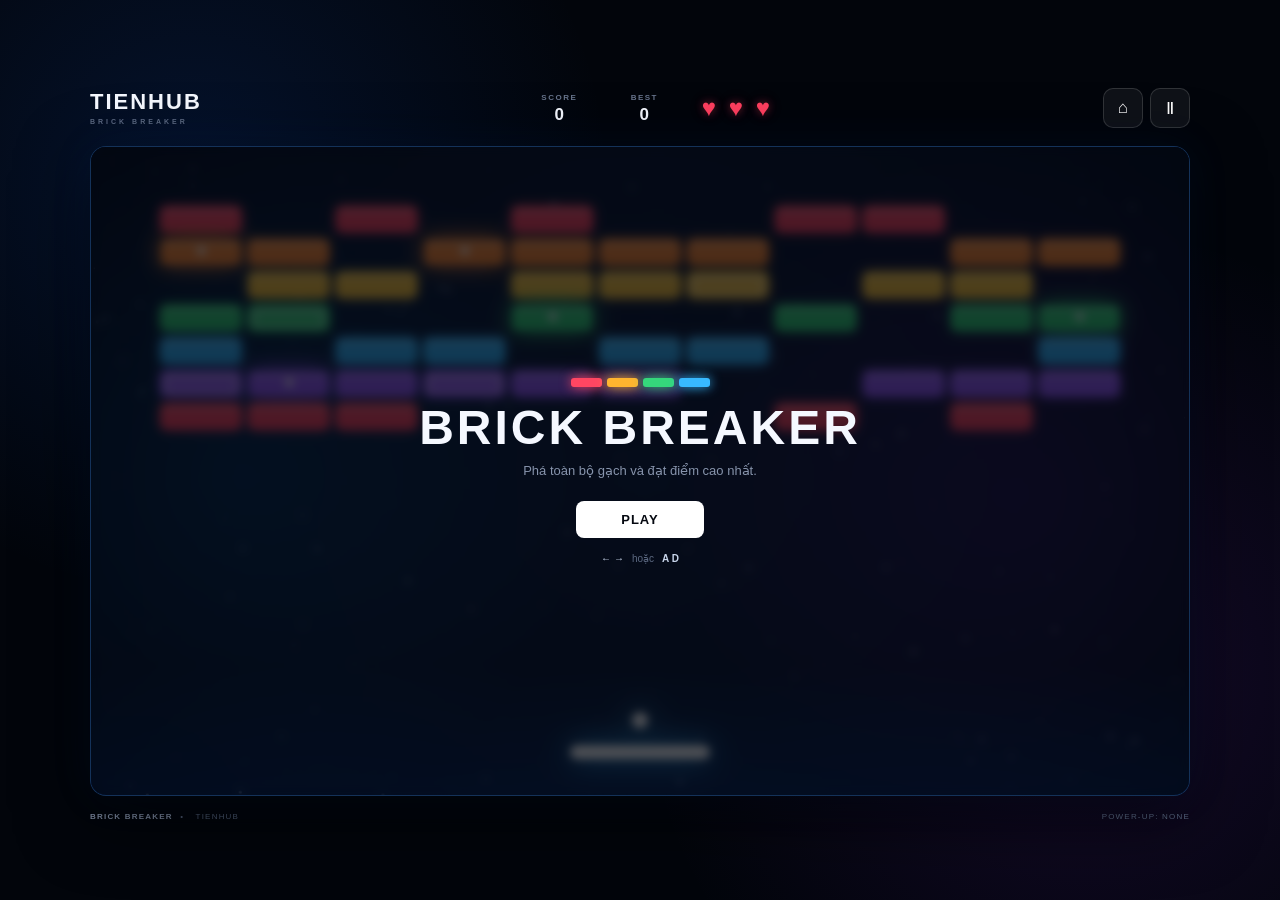
==== mini-games/brick-breaker/index.html @ 3c8945da "Add files via upload" ====
<!DOCTYPE html>
<html lang="vi">
<head>
    <meta charset="UTF-8">

    <meta
        name="viewport"
        content="width=device-width, initial-scale=1.0"
    >

    <title>TienHub - Brick Breaker</title>

    <!-- QUAN TRỌNG: style.css nằm cùng thư mục -->
    <link rel="stylesheet" href="./style.css">
</head>

<body>

<div class="game-wrapper">

    <!-- =========================
         TOP BAR
    ========================== -->

    <header class="topbar">

        <div class="brand">
            <div>TIENHUB</div>
            <small>BRICK BREAKER</small>
        </div>


        <div class="stats">

            <div class="stat">
                <small>SCORE</small>
                <strong id="score">0</strong>
            </div>

            <div class="stat">
                <small>BEST</small>
                <strong id="best">0</strong>
            </div>

            <div class="stat hearts-stat">
                <strong id="lives">♥ ♥ ♥</strong>
            </div>

        </div>


        <div class="top-actions">

            <button
                id="menuBtn"
                class="icon-btn"
                type="button"
                title="Quay về menu"
            >
                ⌂
            </button>

            <button
                id="pauseBtn"
                class="icon-btn"
                type="button"
                title="Tạm dừng"
            >
                Ⅱ
            </button>

        </div>

    </header>


    <!-- =========================
         GAME
    ========================== -->

    <main class="game-shell">

        <canvas
            id="gameCanvas"
            width="1100"
            height="650"
        ></canvas>


        <!-- GAME OVERLAY -->

        <div
            id="overlay"
            class="overlay"
        >

            <div class="menu-card">

                <div class="mini-bricks">
                    <span></span>
                    <span></span>
                    <span></span>
                    <span></span>
                </div>


                <h1 id="menuTitle">
                    BRICK BREAKER
                </h1>


                <p id="menuText">
                    Phá toàn bộ gạch và đạt điểm cao nhất.
                </p>


                <button
                    id="playBtn"
                    class="play-btn"
                    type="button"
                >
                    PLAY
                </button>


                <div class="controls">
                    <span>← →</span>
                    <span>hoặc</span>
                    <span>A D</span>
                </div>

            </div>

        </div>

    </main>


    <!-- =========================
         FOOTER
    ========================== -->

    <footer>

        <div>
            <b>BRICK BREAKER</b>
            <span>•</span>
            <span>TIENHUB</span>
        </div>


        <div id="powerText">
            POWER-UP: NONE
        </div>

    </footer>

</div>


<script src="./main.js"></script>

</body>
</html>
---- mini-games/brick-breaker/style.css ----
/* =====================================================
   RESET
===================================================== */

* {
    box-sizing: border-box;
    margin: 0;
    padding: 0;
}


html,
body {
    width: 100%;
    min-height: 100%;
}


body {

    min-height: 100vh;

    display: flex;

    justify-content: center;

    align-items: center;

    padding: 12px;

    overflow: hidden;

    background:
        radial-gradient(
            circle at 15% 20%,
            rgba(20, 90, 220, 0.16),
            transparent 32%
        ),
        radial-gradient(
            circle at 85% 75%,
            rgba(130, 40, 220, 0.14),
            transparent 35%
        ),
        #02050b;

    color: #f5f8ff;

    font-family:
        Inter,
        -apple-system,
        BlinkMacSystemFont,
        "Segoe UI",
        Arial,
        sans-serif;
}


/* =====================================================
   MAIN WRAPPER

   Canvas = 1100 x 650
   Tỉ lệ = 1.6923

   Wrapper tự co theo:
   - chiều rộng
   - chiều cao màn hình
===================================================== */

.game-wrapper {

    width: min(
        calc(100vw - 24px),
        calc((100vh - 110px) * 1.6923),
        1100px
    );

    max-width: 1100px;

    min-width: 0;
}


/* =====================================================
   TOP BAR
===================================================== */

.topbar {

    width: 100%;

    height: 58px;

    display: flex;

    align-items: center;

    justify-content: space-between;

    gap: 20px;

    margin-bottom: 9px;
}


.brand {

    flex-shrink: 0;

    font-size: 22px;

    line-height: 1;

    font-weight: 900;

    letter-spacing: 2px;
}


.brand small {

    display: block;

    margin-top: 5px;

    color: #5d6a82;

    font-size: 7px;

    letter-spacing: 3px;

    font-weight: 700;
}


/* =====================================================
   STATS
===================================================== */

.stats {

    display: flex;

    align-items: center;

    justify-content: center;

    gap: 30px;

    min-width: 0;
}


.stat {

    text-align: center;

    min-width: 55px;
}


.stat small {

    display: block;

    margin-bottom: 4px;

    color: #68758d;

    font-size: 8px;

    letter-spacing: 1.5px;

    font-weight: 700;
}


.stat strong {

    display: block;

    font-size: 17px;

    line-height: 1;
}


/* =====================================================
   HEARTS
===================================================== */

.hearts-stat {

    min-width: auto;
}


.hearts-stat strong {

    color: #ff3f5f;

    font-size: 24px;

    letter-spacing: 3px;

    white-space: nowrap;

    text-shadow:
        0 0 8px rgba(255, 55, 85, 0.4),
        0 0 18px rgba(255, 55, 85, 0.15);
}


/* =====================================================
   TOP ACTIONS
===================================================== */

.top-actions {

    display: flex;

    align-items: center;

    gap: 7px;

    flex-shrink: 0;
}


.icon-btn {

    width: 40px;

    height: 40px;

    display: flex;

    align-items: center;

    justify-content: center;

    border: 1px solid rgba(255,255,255,0.14);

    border-radius: 10px;

    background:
        rgba(255,255,255,0.055);

    color: white;

    font-size: 17px;

    cursor: pointer;

    transition:
        background 0.15s ease,
        transform 0.15s ease;
}


.icon-btn:hover {

    background:
        rgba(255,255,255,0.12);

    transform:
        translateY(-1px);
}


/* =====================================================
   GAME SHELL

   CỰC KỲ QUAN TRỌNG:
   Luôn giữ đúng tỉ lệ 1100 / 650.
===================================================== */

.game-shell {

    position: relative;

    width: 100%;

    aspect-ratio: 1100 / 650;

    overflow: hidden;

    border-radius: 16px;

    border:
        1px solid rgba(60,150,255,0.30);

    background: #030711;

    box-shadow:
        0 20px 70px rgba(0,0,0,0.60),
        0 0 45px rgba(0,100,255,0.08);
}


/* =====================================================
   CANVAS
===================================================== */

#gameCanvas {

    display: block;

    width: 100%;

    height: 100%;

    max-width: 100%;

    max-height: 100%;

    background: #030711;
}


/* =====================================================
   OVERLAY
===================================================== */

.overlay {

    position: absolute;

    top: 0;
    left: 0;
    right: 0;
    bottom: 0;

    width: 100%;
    height: 100%;

    display: flex;

    align-items: center;

    justify-content: center;

    background:
        rgba(2,5,12,0.70);

    backdrop-filter:
        blur(5px);

    -webkit-backdrop-filter:
        blur(5px);

    opacity: 1;

    visibility: visible;

    transition:
        opacity 0.2s ease,
        visibility 0.2s ease;
}


.overlay.hidden {

    opacity: 0;

    visibility: hidden;

    pointer-events: none;
}


/* =====================================================
   MENU CARD
===================================================== */

.menu-card {

    width: min(
        90%,
        500px
    );

    text-align: center;

    padding: 25px;
}


.menu-card h1 {

    margin-bottom: 9px;

    font-size:
        clamp(
            24px,
            4vw,
            48px
        );

    line-height: 1;

    letter-spacing: 3px;

    font-weight: 900;
}


.menu-card p {

    margin-bottom: 21px;

    color: #8794ac;

    font-size: 13px;

    line-height: 1.5;
}


/* =====================================================
   MINI BRICKS
===================================================== */

.mini-bricks {

    display: flex;

    justify-content: center;

    gap: 5px;

    margin-bottom: 17px;
}


.mini-bricks span {

    width: 31px;

    height: 9px;

    border-radius: 3px;

    box-shadow:
        0 0 12px currentColor;
}


.mini-bricks span:nth-child(1) {

    background: #ff4662;

    color: #ff4662;
}


.mini-bricks span:nth-child(2) {

    background: #ffb52f;

    color: #ffb52f;
}


.mini-bricks span:nth-child(3) {

    background: #35d77b;

    color: #35d77b;
}


.mini-bricks span:nth-child(4) {

    background: #38b9ff;

    color: #38b9ff;
}


/* =====================================================
   PLAY BUTTON
===================================================== */

.play-btn {

    border: 0;

    border-radius: 8px;

    padding:
        11px
        45px;

    background: #ffffff;

    color: #050810;

    font-size: 13px;

    font-weight: 900;

    letter-spacing: 1px;

    cursor: pointer;

    transition:
        transform 0.15s ease,
        box-shadow 0.15s ease;
}


.play-btn:hover {

    transform:
        translateY(-2px);

    box-shadow:
        0 8px 25px
        rgba(255,255,255,0.20);
}


.play-btn:active {

    transform:
        translateY(0);
}


/* =====================================================
   CONTROLS
===================================================== */

.controls {

    display: flex;

    justify-content: center;

    align-items: center;

    gap: 8px;

    margin-top: 15px;

    color: #5d6a82;

    font-size: 10px;
}


.controls span:first-child,
.controls span:last-child {

    color: #c8d5ea;

    font-weight: 700;
}


/* =====================================================
   FOOTER
===================================================== */

footer {

    width: 100%;

    height: 20px;

    display: flex;

    align-items: flex-end;

    justify-content: space-between;

    margin-top: 5px;

    color: #4f5d75;

    font-size: 8px;

    letter-spacing: 1.2px;
}


footer b {

    color: #7e8ba1;
}


footer span {

    margin:
        0 4px;
}


#powerText {

    color: #60708b;
}


/* =====================================================
   TABLET
===================================================== */

@media (max-width: 800px) {

    body {

        padding: 8px;
    }


    .game-wrapper {

        width: min(
            calc(100vw - 16px),
            calc((100vh - 90px) * 1.6923)
        );
    }


    .topbar {

        height: 48px;

        gap: 10px;

        margin-bottom: 7px;
    }


    .brand {

        font-size: 18px;

        letter-spacing: 1.5px;
    }


    .brand small {

        font-size: 6px;

        letter-spacing: 2px;

        margin-top: 3px;
    }


    .stats {

        gap: 14px;
    }


    .stat {

        min-width: 40px;
    }


    .stat small {

        font-size: 7px;
    }


    .stat strong {

        font-size: 14px;
    }


    .hearts-stat strong {

        font-size: 19px;

        letter-spacing: 2px;
    }


    .icon-btn {

        width: 35px;

        height: 35px;

        border-radius: 8px;

        font-size: 15px;
    }
}


/* =====================================================
   PHONE
===================================================== */

@media (max-width: 550px) {

    body {

        padding: 5px;

        align-items: center;
    }


    .game-wrapper {

        width:
            calc(100vw - 10px);
    }


    .topbar {

        height: 40px;

        gap: 5px;

        margin-bottom: 6px;
    }


    .brand {

        font-size: 13px;

        letter-spacing: 1px;
    }


    .brand small {

        display: none;
    }


    .stats {

        gap: 6px;
    }


    .stat {

        min-width: 30px;
    }


    .stat small {

        font-size: 5px;

        margin-bottom: 2px;
    }


    .stat strong {

        font-size: 10px;
    }


    .hearts-stat strong {

        font-size: 15px;

        letter-spacing: 1px;
    }


    .top-actions {

        gap: 4px;
    }


    .icon-btn {

        width: 29px;

        height: 29px;

        border-radius: 7px;

        font-size: 12px;
    }


    .game-shell {

        border-radius: 9px;
    }


    footer {

        display: none;
    }


    .menu-card {

        padding: 12px;
    }


    .menu-card h1 {

        font-size: 21px;

        letter-spacing: 2px;
    }


    .menu-card p {

        font-size: 10px;

        margin-bottom: 12px;
    }


    .mini-bricks {

        margin-bottom: 11px;
    }


    .mini-bricks span {

        width: 23px;

        height: 7px;
    }


    .play-btn {

        padding:
            8px
            30px;

        font-size: 10px;
    }


    .controls {

        margin-top: 9px;

        font-size: 8px;
    }
}
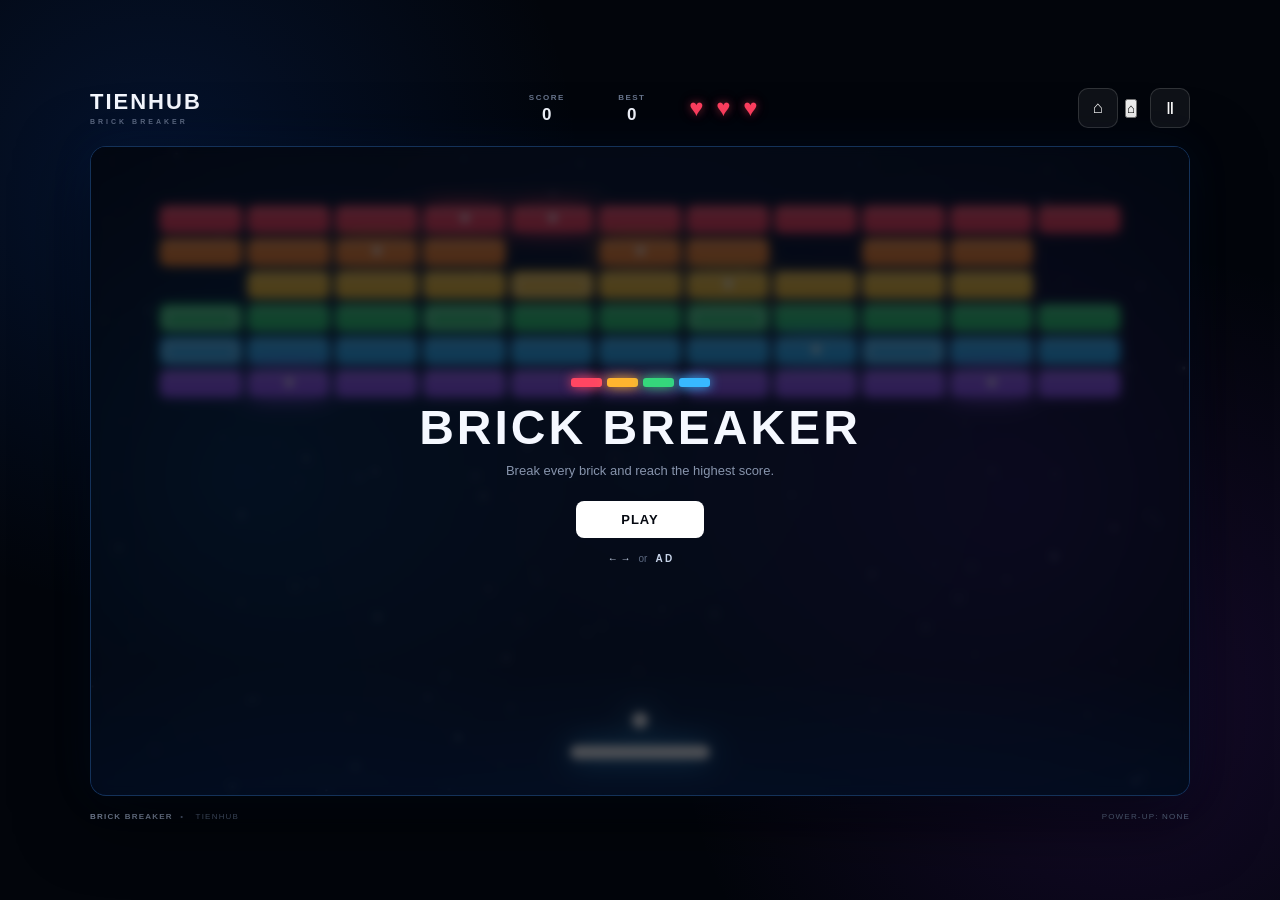
==== commit d1c77b75: "Add files via upload" ====
--- a/mini-games/brick-breaker/index.html
+++ b/mini-games/brick-breaker/index.html
@@ -1,5 +1,5 @@
 <!DOCTYPE html>
-<html lang="vi">
+<html lang="en">
 <head>
     <meta charset="UTF-8">
 
@@ -55,7 +55,7 @@
                 id="menuBtn"
                 class="icon-btn"
                 type="button"
-                title="Quay về menu"
+                title="Back to Menu"
             >
                 ⌂
             </button>
@@ -64,7 +64,7 @@
                 id="pauseBtn"
                 class="icon-btn"
                 type="button"
-                title="Tạm dừng"
+                title="Pause"
             >
                 Ⅱ
             </button>
@@ -110,7 +110,7 @@
 
 
                 <p id="menuText">
-                    Phá toàn bộ gạch và đạt điểm cao nhất.
+                    Break every brick and reach the highest score.
                 </p>
 
 
@@ -125,7 +125,7 @@
 
                 <div class="controls">
                     <span>← →</span>
-                    <span>hoặc</span>
+                    <span>or</span>
                     <span>A D</span>
                 </div>
 
--- a/mini-games/brick-breaker/style.css
+++ b/mini-games/brick-breaker/style.css
@@ -1,5 +1,6 @@
 /* =====================================================
-   RESET
+   TIENHUB - BRICK BREAKER
+   Responsive stylesheet
 ===================================================== */
 
 * {
@@ -8,38 +9,30 @@
     padding: 0;
 }
 
-
 html,
 body {
     width: 100%;
     min-height: 100%;
 }
 
-
 body {
-
     min-height: 100vh;
-
-    display: flex;
-
+    display: flex;
+    align-items: center;
     justify-content: center;
-
-    align-items: center;
-
     padding: 12px;
-
     overflow: hidden;
 
     background:
         radial-gradient(
-            circle at 15% 20%,
-            rgba(20, 90, 220, 0.16),
+            circle at 12% 20%,
+            rgba(20, 90, 220, 0.17),
             transparent 32%
         ),
         radial-gradient(
-            circle at 85% 75%,
-            rgba(130, 40, 220, 0.14),
-            transparent 35%
+            circle at 88% 78%,
+            rgba(130, 40, 220, 0.15),
+            transparent 34%
         ),
         #02050b;
 
@@ -54,240 +47,171 @@
         sans-serif;
 }
 
-
-/* =====================================================
-   MAIN WRAPPER
-
-   Canvas = 1100 x 650
-   Tỉ lệ = 1.6923
-
-   Wrapper tự co theo:
-   - chiều rộng
-   - chiều cao màn hình
+/* =====================================================
+   WRAPPER
 ===================================================== */
 
 .game-wrapper {
-
     width: min(
         calc(100vw - 24px),
-        calc((100vh - 110px) * 1.6923),
+        calc((100vh - 110px) * 1.6923077),
         1100px
     );
 
     max-width: 1100px;
-
     min-width: 0;
 }
 
-
 /* =====================================================
    TOP BAR
 ===================================================== */
 
 .topbar {
-
     width: 100%;
-
     height: 58px;
 
     display: flex;
-
     align-items: center;
-
     justify-content: space-between;
 
-    gap: 20px;
-
+    gap: 18px;
     margin-bottom: 9px;
 }
 
-
 .brand {
-
-    flex-shrink: 0;
+    flex: 0 0 auto;
 
     font-size: 22px;
-
     line-height: 1;
-
     font-weight: 900;
-
     letter-spacing: 2px;
 }
 
-
 .brand small {
-
     display: block;
-
     margin-top: 5px;
 
     color: #5d6a82;
-
     font-size: 7px;
-
     letter-spacing: 3px;
-
     font-weight: 700;
 }
 
-
 /* =====================================================
    STATS
 ===================================================== */
 
 .stats {
-
-    display: flex;
-
+    flex: 1;
+    min-width: 0;
+
+    display: flex;
     align-items: center;
-
     justify-content: center;
 
     gap: 30px;
-
-    min-width: 0;
-}
-
+}
 
 .stat {
-
+    min-width: 55px;
     text-align: center;
-
-    min-width: 55px;
-}
-
+}
 
 .stat small {
-
     display: block;
-
     margin-bottom: 4px;
 
     color: #68758d;
-
     font-size: 8px;
-
     letter-spacing: 1.5px;
-
     font-weight: 700;
 }
 
-
 .stat strong {
-
     display: block;
-
     font-size: 17px;
-
     line-height: 1;
 }
 
-
 /* =====================================================
    HEARTS
 ===================================================== */
 
 .hearts-stat {
-
     min-width: auto;
 }
 
-
 .hearts-stat strong {
-
     color: #ff3f5f;
-
     font-size: 24px;
-
+    line-height: 1;
     letter-spacing: 3px;
-
     white-space: nowrap;
 
     text-shadow:
-        0 0 8px rgba(255, 55, 85, 0.4),
-        0 0 18px rgba(255, 55, 85, 0.15);
-}
-
+        0 0 8px rgba(255, 55, 85, 0.45),
+        0 0 18px rgba(255, 55, 85, 0.16);
+}
 
 /* =====================================================
    TOP ACTIONS
 ===================================================== */
 
 .top-actions {
-
-    display: flex;
-
+    flex: 0 0 auto;
+
+    display: flex;
     align-items: center;
-
     gap: 7px;
-
-    flex-shrink: 0;
-}
-
+}
 
 .icon-btn {
-
     width: 40px;
-
     height: 40px;
 
     display: flex;
-
     align-items: center;
-
     justify-content: center;
 
     border: 1px solid rgba(255,255,255,0.14);
-
     border-radius: 10px;
 
-    background:
-        rgba(255,255,255,0.055);
-
-    color: white;
+    background: rgba(255,255,255,0.055);
+    color: #fff;
 
     font-size: 17px;
-
     cursor: pointer;
 
     transition:
-        background 0.15s ease,
-        transform 0.15s ease;
-}
-
+        background .15s ease,
+        transform .15s ease,
+        border-color .15s ease;
+}
 
 .icon-btn:hover {
-
-    background:
-        rgba(255,255,255,0.12);
-
-    transform:
-        translateY(-1px);
-}
-
-
-/* =====================================================
-   GAME SHELL
-
-   CỰC KỲ QUAN TRỌNG:
-   Luôn giữ đúng tỉ lệ 1100 / 650.
+    background: rgba(255,255,255,0.12);
+    border-color: rgba(255,255,255,0.22);
+    transform: translateY(-1px);
+}
+
+.icon-btn:active {
+    transform: translateY(0) scale(.96);
+}
+
+/* =====================================================
+   GAME AREA
 ===================================================== */
 
 .game-shell {
-
     position: relative;
 
     width: 100%;
-
     aspect-ratio: 1100 / 650;
 
     overflow: hidden;
 
+    border: 1px solid rgba(60,150,255,0.30);
     border-radius: 16px;
-
-    border:
-        1px solid rgba(60,150,255,0.30);
 
     background: #030711;
 
@@ -296,313 +220,206 @@
         0 0 45px rgba(0,100,255,0.08);
 }
 
-
-/* =====================================================
-   CANVAS
-===================================================== */
-
 #gameCanvas {
-
     display: block;
-
-    width: 100%;
-
-    height: 100%;
-
-    max-width: 100%;
-
-    max-height: 100%;
-
-    background: #030711;
-}
-
-
-/* =====================================================
-   OVERLAY
-===================================================== */
-
-.overlay {
-
-    position: absolute;
-
-    top: 0;
-    left: 0;
-    right: 0;
-    bottom: 0;
 
     width: 100%;
     height: 100%;
 
-    display: flex;
-
+    max-width: 100%;
+    max-height: 100%;
+
+    background: #030711;
+}
+
+/* =====================================================
+   OVERLAY
+===================================================== */
+
+.overlay {
+    position: absolute;
+    inset: 0;
+
+    width: 100%;
+    height: 100%;
+
+    display: flex;
     align-items: center;
-
     justify-content: center;
 
-    background:
-        rgba(2,5,12,0.70);
-
-    backdrop-filter:
-        blur(5px);
-
-    -webkit-backdrop-filter:
-        blur(5px);
+    background: rgba(2,5,12,0.70);
+
+    backdrop-filter: blur(5px);
+    -webkit-backdrop-filter: blur(5px);
 
     opacity: 1;
-
     visibility: visible;
 
     transition:
-        opacity 0.2s ease,
-        visibility 0.2s ease;
-}
-
+        opacity .2s ease,
+        visibility .2s ease;
+}
 
 .overlay.hidden {
-
     opacity: 0;
-
     visibility: hidden;
-
     pointer-events: none;
 }
 
-
-/* =====================================================
-   MENU CARD
-===================================================== */
-
 .menu-card {
-
-    width: min(
-        90%,
-        500px
-    );
+    width: min(90%, 500px);
+    padding: 25px;
 
     text-align: center;
-
-    padding: 25px;
-}
-
+}
 
 .menu-card h1 {
-
     margin-bottom: 9px;
 
-    font-size:
-        clamp(
-            24px,
-            4vw,
-            48px
-        );
-
+    font-size: clamp(24px, 4vw, 48px);
     line-height: 1;
 
     letter-spacing: 3px;
-
     font-weight: 900;
 }
 
-
 .menu-card p {
-
     margin-bottom: 21px;
 
     color: #8794ac;
-
     font-size: 13px;
-
     line-height: 1.5;
 }
 
-
 /* =====================================================
    MINI BRICKS
 ===================================================== */
 
 .mini-bricks {
-
-    display: flex;
-
+    display: flex;
     justify-content: center;
-
     gap: 5px;
 
     margin-bottom: 17px;
 }
 
-
 .mini-bricks span {
-
     width: 31px;
-
     height: 9px;
 
     border-radius: 3px;
 
+    box-shadow: 0 0 12px currentColor;
+}
+
+.mini-bricks span:nth-child(1) {
+    background: #ff4662;
+    color: #ff4662;
+}
+
+.mini-bricks span:nth-child(2) {
+    background: #ffb52f;
+    color: #ffb52f;
+}
+
+.mini-bricks span:nth-child(3) {
+    background: #35d77b;
+    color: #35d77b;
+}
+
+.mini-bricks span:nth-child(4) {
+    background: #38b9ff;
+    color: #38b9ff;
+}
+
+/* =====================================================
+   PLAY BUTTON
+===================================================== */
+
+.play-btn {
+    border: 0;
+    border-radius: 8px;
+
+    padding: 11px 45px;
+
+    background: #fff;
+    color: #050810;
+
+    font-size: 13px;
+    font-weight: 900;
+    letter-spacing: 1px;
+
+    cursor: pointer;
+
+    transition:
+        transform .15s ease,
+        box-shadow .15s ease;
+}
+
+.play-btn:hover {
+    transform: translateY(-2px);
+
     box-shadow:
-        0 0 12px currentColor;
-}
-
-
-.mini-bricks span:nth-child(1) {
-
-    background: #ff4662;
-
-    color: #ff4662;
-}
-
-
-.mini-bricks span:nth-child(2) {
-
-    background: #ffb52f;
-
-    color: #ffb52f;
-}
-
-
-.mini-bricks span:nth-child(3) {
-
-    background: #35d77b;
-
-    color: #35d77b;
-}
-
-
-.mini-bricks span:nth-child(4) {
-
-    background: #38b9ff;
-
-    color: #38b9ff;
-}
-
-
-/* =====================================================
-   PLAY BUTTON
-===================================================== */
-
-.play-btn {
-
-    border: 0;
-
-    border-radius: 8px;
-
-    padding:
-        11px
-        45px;
-
-    background: #ffffff;
-
-    color: #050810;
-
-    font-size: 13px;
-
-    font-weight: 900;
-
-    letter-spacing: 1px;
-
-    cursor: pointer;
-
-    transition:
-        transform 0.15s ease,
-        box-shadow 0.15s ease;
-}
-
-
-.play-btn:hover {
-
-    transform:
-        translateY(-2px);
-
-    box-shadow:
-        0 8px 25px
-        rgba(255,255,255,0.20);
-}
-
+        0 8px 25px rgba(255,255,255,0.20);
+}
 
 .play-btn:active {
-
-    transform:
-        translateY(0);
-}
-
+    transform: translateY(0) scale(.98);
+}
 
 /* =====================================================
    CONTROLS
 ===================================================== */
 
 .controls {
-
-    display: flex;
-
+    display: flex;
     justify-content: center;
-
     align-items: center;
-
     gap: 8px;
 
     margin-top: 15px;
 
     color: #5d6a82;
-
     font-size: 10px;
 }
-
 
 .controls span:first-child,
 .controls span:last-child {
-
     color: #c8d5ea;
-
     font-weight: 700;
 }
 
-
 /* =====================================================
    FOOTER
 ===================================================== */
 
 footer {
-
     width: 100%;
-
     height: 20px;
 
     display: flex;
-
     align-items: flex-end;
-
     justify-content: space-between;
 
     margin-top: 5px;
 
     color: #4f5d75;
-
     font-size: 8px;
-
     letter-spacing: 1.2px;
 }
 
-
 footer b {
-
     color: #7e8ba1;
 }
 
-
 footer span {
-
-    margin:
-        0 4px;
-}
-
+    margin: 0 4px;
+}
 
 #powerText {
-
     color: #60708b;
 }
 
-
 /* =====================================================
    TABLET
 ===================================================== */
@@ -610,252 +427,360 @@
 @media (max-width: 800px) {
 
     body {
-
         padding: 8px;
     }
 
-
     .game-wrapper {
-
         width: min(
             calc(100vw - 16px),
-            calc((100vh - 90px) * 1.6923)
+            calc((100vh - 90px) * 1.6923077)
         );
     }
 
-
     .topbar {
-
         height: 48px;
-
         gap: 10px;
-
         margin-bottom: 7px;
     }
 
-
     .brand {
-
         font-size: 18px;
-
         letter-spacing: 1.5px;
     }
 
-
     .brand small {
-
         font-size: 6px;
-
         letter-spacing: 2px;
-
         margin-top: 3px;
     }
 
-
     .stats {
-
         gap: 14px;
     }
 
-
     .stat {
-
         min-width: 40px;
     }
 
-
     .stat small {
-
         font-size: 7px;
     }
 
-
     .stat strong {
-
         font-size: 14px;
     }
 
-
     .hearts-stat strong {
-
         font-size: 19px;
-
         letter-spacing: 2px;
     }
 
-
     .icon-btn {
-
         width: 35px;
-
         height: 35px;
 
         border-radius: 8px;
-
         font-size: 15px;
     }
 }
 
-
-/* =====================================================
-   PHONE
+/* =====================================================
+   LANDSCAPE MOBILE
+===================================================== */
+
+@media (max-height: 500px) and (orientation: landscape) {
+
+    body {
+        padding: 5px 8px;
+        overflow: hidden;
+    }
+
+    .game-wrapper {
+        width: min(
+            calc(100vw - 16px),
+            calc((100vh - 58px) * 1.6923077)
+        );
+    }
+
+    .topbar {
+        height: 40px;
+        margin-bottom: 4px;
+    }
+
+    .brand {
+        font-size: 14px;
+    }
+
+    .brand small {
+        font-size: 4px;
+        margin-top: 2px;
+    }
+
+    .stat small {
+        font-size: 5px;
+    }
+
+    .stat strong {
+        font-size: 11px;
+    }
+
+    .hearts-stat strong {
+        font-size: 15px;
+    }
+
+    .icon-btn {
+        width: 30px;
+        height: 30px;
+        font-size: 12px;
+    }
+
+    footer {
+        display: none;
+    }
+}
+
+/* =====================================================
+   TOUCH
+===================================================== */
+
+@media (hover: none) and (pointer: coarse) {
+
+    .icon-btn {
+        -webkit-tap-highlight-color: transparent;
+    }
+
+    .play-btn {
+        -webkit-tap-highlight-color: transparent;
+    }
+
+    .icon-btn:active {
+        background: rgba(255,255,255,.16);
+    }
+
+    .play-btn:active {
+        box-shadow:
+            0 5px 20px
+            rgba(255,255,255,.18);
+    }
+}
+
+/* =====================================================
+   MOBILE PORTRAIT - TRUE FULL PLAYFIELD
 ===================================================== */
 
 @media (max-width: 550px) {
 
+    html,
     body {
-
-        padding: 5px;
+        width: 100%;
+        min-height: 100%;
+    }
+
+    body {
+        display: block;
+
+        min-height: 100dvh;
+
+        padding:
+            max(6px, env(safe-area-inset-top))
+            6px
+            max(6px, env(safe-area-inset-bottom));
+
+        overflow-x: hidden;
+        overflow-y: auto;
+    }
+
+    .game-wrapper {
+        width: min(
+            calc(100vw - 12px),
+            calc((100dvh - 62px) * 0.557142857)
+        );
+
+        max-width: none;
+        margin: 0 auto;
+    }
+
+    .topbar {
+        height: 44px;
+
+        display: grid;
+
+        grid-template-columns:
+            auto
+            minmax(0, 1fr)
+            auto;
 
         align-items: center;
-    }
-
+
+        gap: 5px;
+
+        margin-bottom: 6px;
+    }
+
+    .brand {
+        font-size: 14px;
+        letter-spacing: 1px;
+    }
+
+    .brand small {
+        display: block;
+        margin-top: 3px;
+
+        font-size: 4px;
+        letter-spacing: 1.5px;
+    }
+
+    .stats {
+        min-width: 0;
+        gap: 6px;
+    }
+
+    .stat {
+        min-width: 27px;
+    }
+
+    .stat small {
+        font-size: 5px;
+        margin-bottom: 2px;
+        letter-spacing: .7px;
+    }
+
+    .stat strong {
+        font-size: 12px;
+    }
+
+    .hearts-stat strong {
+        font-size: 16px;
+        letter-spacing: 1px;
+    }
+
+    .top-actions {
+        gap: 4px;
+    }
+
+    .icon-btn {
+        width: 32px;
+        height: 32px;
+
+        border-radius: 8px;
+        font-size: 13px;
+    }
+
+    /* Full portrait game */
+    .game-shell {
+        width: 100%;
+
+        aspect-ratio: 390 / 700;
+
+        border-radius: 11px;
+
+        border:
+            1px solid
+            rgba(60,150,255,.36);
+
+        box-shadow:
+            0 12px 45px
+            rgba(0,0,0,.60),
+            0 0 30px
+            rgba(0,100,255,.10);
+    }
+
+    #gameCanvas {
+        width: 100%;
+        height: 100%;
+    }
+
+    .overlay {
+        padding: 12px;
+    }
+
+    .menu-card {
+        width: 92%;
+        max-width: 360px;
+        padding: 14px;
+    }
+
+    .menu-card h1 {
+        font-size:
+            clamp(23px, 7vw, 31px);
+
+        letter-spacing: 2px;
+        margin-bottom: 8px;
+    }
+
+    .menu-card p {
+        font-size: 10px;
+        line-height: 1.45;
+        margin-bottom: 13px;
+    }
+
+    .mini-bricks {
+        gap: 4px;
+        margin-bottom: 11px;
+    }
+
+    .mini-bricks span {
+        width: 24px;
+        height: 6px;
+    }
+
+    .play-btn {
+        padding: 9px 32px;
+        font-size: 11px;
+    }
+
+    .controls {
+        margin-top: 9px;
+        font-size: 8px;
+    }
+
+    footer {
+        display: none;
+    }
+}
+
+/* Small phones */
+@media (max-width: 380px) {
 
     .game-wrapper {
-
-        width:
-            calc(100vw - 10px);
-    }
-
+        width: calc(100vw - 10px);
+    }
 
     .topbar {
-
-        height: 40px;
-
-        gap: 5px;
-
-        margin-bottom: 6px;
-    }
-
+        height: 42px;
+    }
 
     .brand {
-
         font-size: 13px;
-
-        letter-spacing: 1px;
-    }
-
+    }
 
     .brand small {
-
-        display: none;
-    }
-
+        font-size: 4px;
+    }
 
     .stats {
-
-        gap: 6px;
-    }
-
+        gap: 4px;
+    }
 
     .stat {
-
-        min-width: 30px;
-    }
-
+        min-width: 24px;
+    }
 
     .stat small {
-
-        font-size: 5px;
-
-        margin-bottom: 2px;
-    }
-
+        font-size: 4px;
+    }
 
     .stat strong {
-
         font-size: 10px;
     }
 
-
     .hearts-stat strong {
-
-        font-size: 15px;
-
-        letter-spacing: 1px;
-    }
-
-
-    .top-actions {
-
-        gap: 4px;
-    }
-
+        font-size: 14px;
+    }
 
     .icon-btn {
-
-        width: 29px;
-
-        height: 29px;
-
-        border-radius: 7px;
-
+        width: 30px;
+        height: 30px;
         font-size: 12px;
     }
-
-
-    .game-shell {
-
-        border-radius: 9px;
-    }
-
-
-    footer {
-
-        display: none;
-    }
-
-
-    .menu-card {
-
-        padding: 12px;
-    }
-
-
-    .menu-card h1 {
-
-        font-size: 21px;
-
-        letter-spacing: 2px;
-    }
-
-
-    .menu-card p {
-
-        font-size: 10px;
-
-        margin-bottom: 12px;
-    }
-
-
-    .mini-bricks {
-
-        margin-bottom: 11px;
-    }
-
-
-    .mini-bricks span {
-
-        width: 23px;
-
-        height: 7px;
-    }
-
-
-    .play-btn {
-
-        padding:
-            8px
-            30px;
-
-        font-size: 10px;
-    }
-
-
-    .controls {
-
-        margin-top: 9px;
-
-        font-size: 8px;
-    }
-}+}
